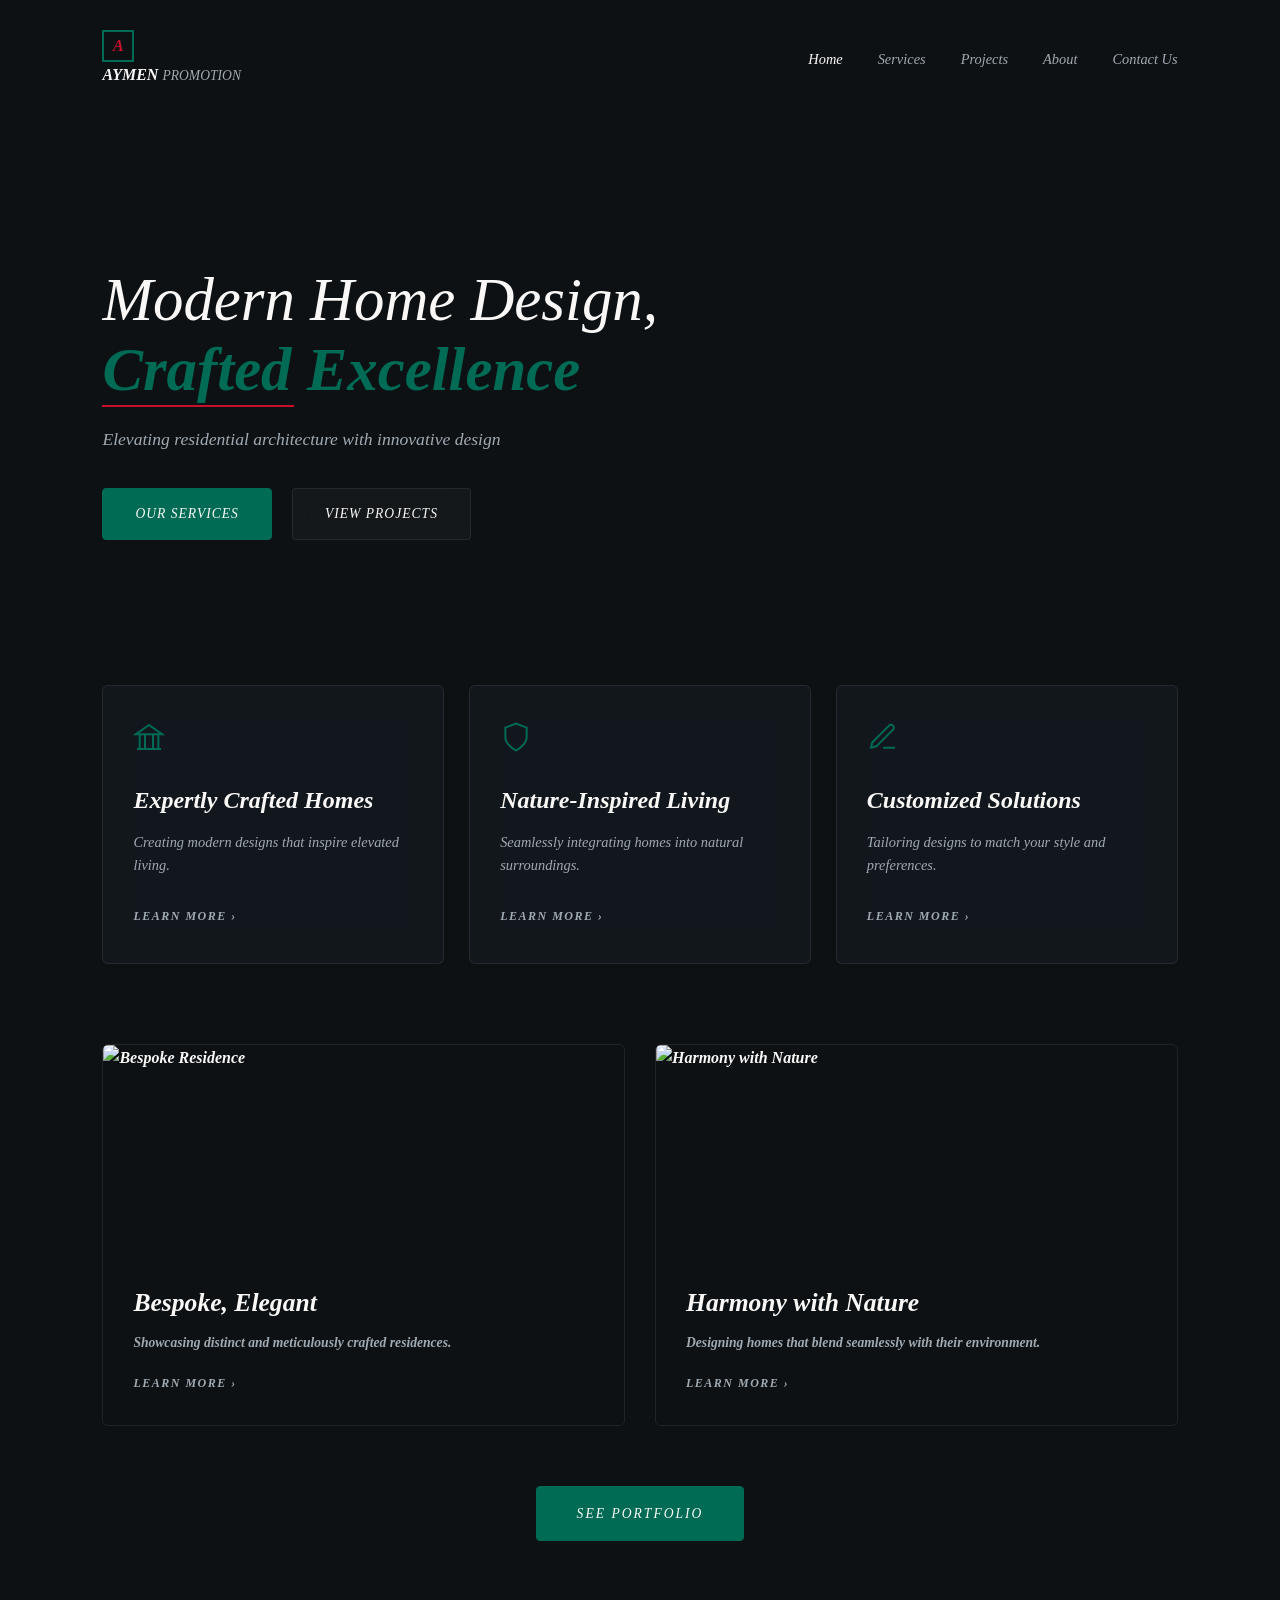
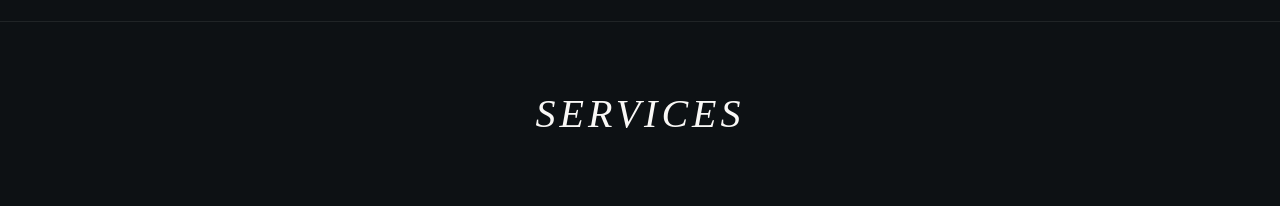
==== index.html @ a5f05eb6 "home page by amel" ====
<!DOCTYPE html>
<html lang="en">
<head>
  <meta charset="UTF-8">
  <meta name="viewport" content="width=device-width, initial-scale=1.0">
  <title>Aymen Promotion — Modern Luxury Architecture</title>
  <link rel="stylesheet" href="style.css">
  
  <!-- Fallback Luxury Font (Cinzel) & Body Font (Plus Jakarta Sans) -->
  <link rel="preconnect" href="https://fonts.googleapis.com">
  <link rel="preconnect" href="https://fonts.gstatic.com" crossorigin>
  <link href="https://fonts.googleapis.com/css2?family=Cinzel:wght@400;600;700&family=Plus+Jakarta+Sans:wght@300;400;500;600&display=swap" rel="stylesheet">
</head>
<body>

  <!-- NAVIGATION BAR -->
  <header class="navbar">
    <div class="logo">
      <span class="logo-symbol">A</span>
      <span class="logo-text">AYMEN <span>PROMOTION</span></span>
    </div>
    <nav>
      <ul class="nav-links">
        <li><a href="#" class="active">Home</a></li>
        <li><a href="#">Services</a></li>
        <li><a href="#">Projects</a></li>
        <li><a href="#">About</a></li>
        <li><a href="#">Contact Us</a></li>
      </ul>
    </nav>
  </header>

  <!-- HERO SECTION -->
  <section class="hero">
    <div class="hero-overlay"></div>
    <div class="hero-content">
      <h1 class="hero-title">
        Modern Home Design,<br>
        <span class="accent-text">Crafted Excellence</span>
      </h1>
      <p class="hero-subtitle">Elevating residential architecture with innovative design</p>
      <div class="hero-buttons">
        <a href="#" class="btn btn-primary">Our Services</a>
        <a href="#" class="btn btn-secondary">View Projects</a>
      </div>
    </div>
  </section>

  <!-- FEATURES SECTION (3 Glass Cards) -->
  <section class="features-container">
    
    <div class="glass-card">
      <div class="card-icon">
        <svg width="32" height="32" viewBox="0 0 24 24" fill="none" stroke="currentColor" stroke-width="1.5"><path d="M3 21h18M3 10h18M5 10v11M19 10v11M9 10v11M15 10v11M12 3L2 10h20L12 3z"/></svg>
      </div>
      <h3>Expertly Crafted Homes</h3>
      <p>Creating modern designs that inspire elevated living.</p>
      <a href="#" class="card-link">LEARN MORE &rsaquo;</a>
    </div>

    <div class="glass-card">
      <div class="card-icon">
        <svg width="32" height="32" viewBox="0 0 24 24" fill="none" stroke="currentColor" stroke-width="1.5"><path d="M12 22s8-4 8-10V5l-8-3-8 3v7c0 6 8 10 8 10z"/></svg>
      </div>
      <h3>Nature-Inspired Living</h3>
      <p>Seamlessly integrating homes into natural surroundings.</p>
      <a href="#" class="card-link">LEARN MORE &rsaquo;</a>
    </div>

    <div class="glass-card">
      <div class="card-icon">
        <svg width="32" height="32" viewBox="0 0 24 24" fill="none" stroke="currentColor" stroke-width="1.5"><path d="M12 20h9M16.5 3.5a2.121 2.121 0 0 1 3 3L7 19l-4 1 1-4L16.5 3.5z"/></svg>
      </div>
      <h3>Customized Solutions</h3>
      <p>Tailoring designs to match your style and preferences.</p>
      <a href="#" class="card-link">LEARN MORE &rsaquo;</a>
    </div>

  </section>

  <!-- SHOWCASE PROJECTS SECTION -->
  <section class="projects-container">
    
    <div class="project-card">
      <img src="https://images.unsplash.com/photo-1600596542815-ffad4c1539a9?auto=format&fit=crop&w=1200&q=80" alt="Bespoke Residence">
      <div class="project-details">
        <h3>Bespoke, Elegant</h3>
        <p>Showcasing distinct and meticulously crafted residences.</p>
        <a href="#" class="card-link">LEARN MORE &rsaquo;</a>
      </div>
    </div>

    <div class="project-card">
      <img src="https://images.unsplash.com/photo-1600585154340-be6161a56a0c?auto=format&fit=crop&w=1200&q=80" alt="Harmony with Nature">
      <div class="project-details">
        <h3>Harmony with Nature</h3>
        <p>Designing homes that blend seamlessly with their environment.</p>
        <a href="#" class="card-link">LEARN MORE &rsaquo;</a>
      </div>
    </div>

  </section>

  <!-- CENTERED CTA BUTTON -->
  <div class="portfolio-cta">
    <a href="#" class="btn btn-gold-alternative">SEE PORTFOLIO</a>
  </div>

  <!-- SERVICES SECTION HEADER -->
  <section class="services-header">
    <h2>SERVICES</h2>
  </section>

</body>
</html>
---- style.css ----
/* ==========================================================================
   COLOR PALETTE & VARIABLES (Custom Non-Gold Luxury Scheme)
   ========================================================================== */
   :root {
    --bg-obsidian: #0d1114;
    --bg-card: rgba(22, 28, 34, 0.65);
    --border-glass: rgba(255, 255, 255, 0.08);
    
    --text-white: #f9f8f6;
    --text-muted: #a0aab2;
    
    --teal-emerald: #006b54;
    --teal-glow: rgba(0, 107, 84, 0.4);
    --crimson-red: #c8102e;
    
    font-family:'Cormorant Garamond',serif;
    font-style:italic;font-weight:600;
  }
  
  /* ==========================================================================
     BASE & RESET STYLES
     ========================================================================== */
  * {
    margin: 0;
    padding: 0;
    box-sizing: border-box;
  }
  
  body {
    background-color: var(--bg-obsidian);
    color: var(--text-white);
    font-family: var(--font-body);
    line-height: 1.6;
    overflow-x: hidden;
  }
  
  a {
    text-decoration: none;
    color: inherit;
    transition: all 0.3s ease;
  }
  
  /* ==========================================================================
     NAVIGATION BAR
     ========================================================================== */
  .navbar {
    display: flex;
    justify-content: space-between;
    align-items: center;
    padding: 30px 8%;
    position: absolute;
    top: 0;
    left: 0;
    width: 100%;
    z-index: 100;
  }
  
  .logo img{
    display: flex;
    align-items: center;
    gap: 12px;
    width: 200px;
  }
  
  .logo-symbol {
    width: 32px;
    height: 32px;
    border: 2px solid var(--teal-emerald);
    display: flex;
    align-items: center;
    justify-content: center;
    color: var(--crimson-red);
    font-weight: 700;
  }
  
  .logo-text span {
    color: var(--text-muted);
    font-weight: 300;
    font-size: 0.85rem;
  }
  
  .nav-links {
    display: flex;
    list-style: none;
    gap: 35px;
  }
  
  .nav-links a {
    font-size: 0.9rem;
    color: var(--text-muted);
    font-weight: 400;
  }
  
  .nav-links a:hover,
  .nav-links a.active {
    color: var(--text-white);
  }
  
  /* ==========================================================================
     HERO SECTION
     ========================================================================== */
  .hero {
    position: relative;
    height: 85vh;
    min-height: 600px;
    background: url('https://images.unsplash.com/photo-1600585154340-be6161a56a0c?auto=format&fit=crop&w=2000&q=80') center/cover no-repeat;
    display: flex;
    align-items: center;
    padding: 0 8%;
  }
  
  .hero-overlay {
    position: absolute;
    top: 0;
    left: 0;
    width: 100%;
    height: 100%;
    background: linear-gradient(
      90deg, 
      rgba(13, 17, 20, 0.95) 0%, 
      rgba(13, 17, 20, 0.7) 45%, 
      rgba(13, 17, 20, 0.2) 100%
    );
  }
  
  .hero-content {
    position: relative;
    z-index: 2;
    max-width: 650px;
    margin-top: 40px;
  }
  
  .hero-title {
    font-family: var(--font-heading);
    font-size: 3.8rem;
    font-weight: 400;
    line-height: 1.15;
    margin-bottom: 20px;
  }
  
  .accent-text {
    color: var(--teal-emerald);
    font-weight: 600;
    position: relative;
  }
  
  /* Subtle Crimson line accent under heading */
  .accent-text::after {
    content: '';
    position: absolute;
    bottom: -4px;
    left: 0;
    width: 40%;
    height: 2px;
    background-color: var(--crimson-red);
  }
  
  .hero-subtitle {
    color: var(--text-muted);
    font-size: 1.1rem;
    font-weight: 300;
    margin-bottom: 35px;
  }
  
  /* Buttons */
  .hero-buttons {
    display: flex;
    gap: 20px;
  }
  
  .btn {
    padding: 14px 32px;
    font-size: 0.85rem;
    font-weight: 500;
    letter-spacing: 1px;
    text-transform: uppercase;
    border-radius: 4px;
    cursor: pointer;
    display: inline-block;
  }
  
  .btn-primary {
    background-color: var(--teal-emerald);
    color: var(--text-white);
    border: 1px solid var(--teal-emerald);
  }
  
  .btn-primary:hover {
    background-color: #005240;
    box-shadow: 0 0 15px var(--teal-glow);
  }
  
  .btn-secondary {
    background-color: rgba(255, 255, 255, 0.03);
    color: var(--text-white);
    border: 1px solid var(--border-glass);
    backdrop-filter: blur(10px);
  }
  
  .btn-secondary:hover {
    border-color: var(--text-white);
  }
  
  .btn-gold-alternative {
    background-color: var(--teal-emerald);
    color: var(--text-white);
    border: 1px solid var(--teal-emerald);
    padding: 16px 40px;
    letter-spacing: 2px;
  }
  
  .btn-gold-alternative:hover {
    border-color: var(--crimson-red);
    box-shadow: 0 0 20px rgba(200, 16, 46, 0.3);
  }
  
  /* ==========================================================================
     FEATURES SECTION (Glass Cards)
     ========================================================================== */
  .features-container {
    display: grid;
    grid-template-columns: repeat(3, 1fr);
    gap: 25px;
    padding: 0 8%;
    margin-top: -80px;
    position: relative;
    z-index: 10;
  }
  
  .glass-card {
    background: var(--bg-card);
    backdrop-filter: blur(16px);
    -webkit-backdrop-filter: blur(16px);
    border: 1px solid var(--border-glass);
    padding: 35px 30px;
    border-radius: 6px;
    transition: transform 0.3s ease, border-color 0.3s ease;
  }
  
  .glass-card:hover {
    transform: translateY(-5px);
    border-color: rgba(0, 107, 84, 0.5);
  }
  
  .card-icon {
    color: var(--teal-emerald);
    margin-bottom: 20px;
  }
  
  .glass-card h3 {
    font-family: var(--font-heading);
    font-size: 1.5rem;
    margin-bottom: 12px;
    font-weight: 600;
  }
  
  .glass-card p {
    color: var(--text-muted);
    font-size: 0.9rem;
    margin-bottom: 25px;
    font-weight: 300;
  }
  
  .card-link {
    font-size: 0.75rem;
    letter-spacing: 1.5px;
    color: var(--text-muted);
    font-weight: 600;
  }
  
  .card-link:hover {
    color: var(--crimson-red);
  }
  
  /* ==========================================================================
     PROJECTS SECTION
     ========================================================================== */
  .projects-container {
    display: grid;
    grid-template-columns: repeat(2, 1fr);
    gap: 30px;
    padding: 80px 8% 40px 8%;
  }
  
  .project-card {
    position: relative;
    border-radius: 6px;
    overflow: hidden;
    border: 1px solid var(--border-glass);
  }
  
  .project-card img {
    width: 100%;
    height: 380px;
    object-fit: cover;
    display: block;
    transition: transform 0.5s ease;
  }
  
  .project-card:hover img {
    transform: scale(1.03);
  }
  
  .project-details {
    position: absolute;
    bottom: 0;
    left: 0;
    width: 100%;
    padding: 30px;
    background: linear-gradient(0deg, rgba(13, 17, 20, 0.95) 0%, rgba(13, 17, 20, 0) 100%);
  }
  
  .project-details h3 {
    font-family: var(--font-heading);
    font-size: 1.6rem;
    margin-bottom: 8px;
  }
  
  .project-details p {
    color: var(--text-muted);
    font-size: 0.85rem;
    margin-bottom: 15px;
  }
  
  /* ==========================================================================
     PORTFOLIO CTA & FOOTER HEADER
     ========================================================================== */
  .portfolio-cta {
    text-align: center;
    padding: 20px 0 80px 0;
  }
  
  .services-header {
    text-align: center;
    padding: 60px 0;
    border-top: 1px solid var(--border-glass);
  }
  
  .services-header h2 {
    font-family: var(--font-heading);
    font-size: 2.5rem;
    letter-spacing: 4px;
    color: var(--text-white);
    font-weight: 400;
  }
  
  /* ==========================================================================
     RESPONSIVE DESIGN (Mobile / Tablet)
     ========================================================================== */
  @media (max-width: 992px) {
    .features-container,
    .projects-container {
      grid-template-columns: 1fr;
    }
    
    .hero-title {
      font-size: 2.8rem;
    }
    
    .features-container {
      margin-top: 40px;
    }
  }
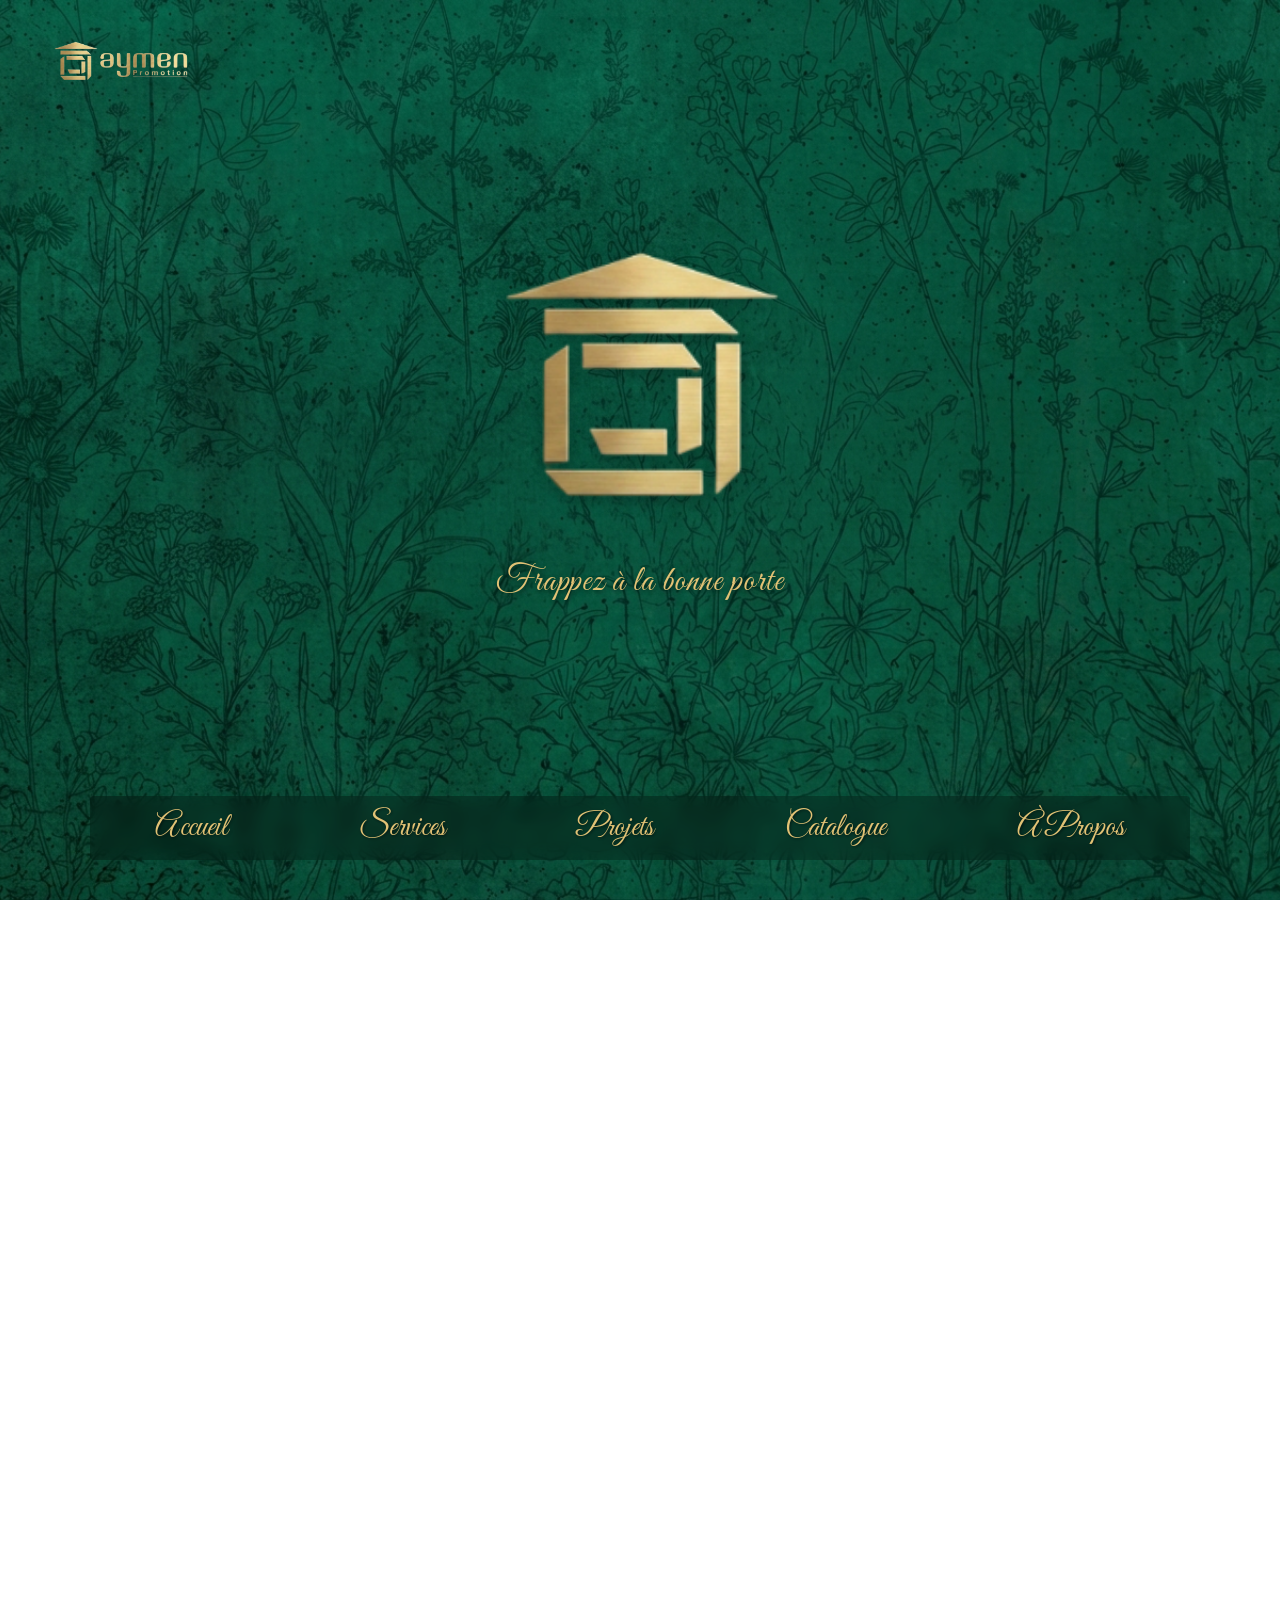
==== commit 17512c37: "totally diffrent style" ====
--- a/index.html
+++ b/index.html
@@ -1,115 +1,287 @@
 <!DOCTYPE html>
-<html lang="en">
+<html lang="fr">
 <head>
   <meta charset="UTF-8">
   <meta name="viewport" content="width=device-width, initial-scale=1.0">
-  <title>Aymen Promotion — Modern Luxury Architecture</title>
-  <link rel="stylesheet" href="style.css">
-  
-  <!-- Fallback Luxury Font (Cinzel) & Body Font (Plus Jakarta Sans) -->
+  <link rel="stylesheet" href="./style.css">
+  <title>Aymen Promotion - Hero Section</title>
+  <!-- Google Fonts: Great Vibes for script typography -->
   <link rel="preconnect" href="https://fonts.googleapis.com">
   <link rel="preconnect" href="https://fonts.gstatic.com" crossorigin>
-  <link href="https://fonts.googleapis.com/css2?family=Cinzel:wght@400;600;700&family=Plus+Jakarta+Sans:wght@300;400;500;600&display=swap" rel="stylesheet">
+  <link href="https://fonts.googleapis.com/css2?family=Great+Vibes&display=swap" rel="stylesheet">
+
+  
+  
 </head>
 <body>
 
-  <!-- NAVIGATION BAR -->
-  <header class="navbar">
-    <div class="logo">
-      <span class="logo-symbol">A</span>
-      <span class="logo-text">AYMEN <span>PROMOTION</span></span>
-    </div>
-    <nav>
+  <section class="hero-section">
+    <!-- Top-Left Header Logo -->
+    <div class="brand-header">
+      <!-- Replace with your actual Aymen Promotion full logo image -->
+      <img src="./assets/imgs/golden logo no back.png" alt="Aymen Promotion Logo" class="brand-logo-img">
+    </div>
+
+    <!-- Main Center Graphic & Slogan -->
+    <div class="hero-center-content">
+      <img src="./assets/imgs/golden logo house no back.png" alt="Golden Icon" class="center-logo-img">
+      <h1 class="slogan-text">Frappez à la bonne porte</h1>
+    </div>
+
+    <!-- Bottom Navigation Bar -->
+    <nav class="nav-container">
       <ul class="nav-links">
-        <li><a href="#" class="active">Home</a></li>
-        <li><a href="#">Services</a></li>
-        <li><a href="#">Projects</a></li>
-        <li><a href="#">About</a></li>
-        <li><a href="#">Contact Us</a></li>
+        <li><a href="#accueil">Accueil</a></li>
+        <li><a href="#services">Services</a></li>
+        <li><a href="#projets">Projets</a></li>
+        <li><a href="#catalogue">Catalogue</a></li>
+        <li><a href="#a-propos">À Propos</a></li>
       </ul>
     </nav>
-  </header>
-
-  <!-- HERO SECTION -->
-  <section class="hero">
-    <div class="hero-overlay"></div>
-    <div class="hero-content">
-      <h1 class="hero-title">
-        Modern Home Design,<br>
-        <span class="accent-text">Crafted Excellence</span>
-      </h1>
-      <p class="hero-subtitle">Elevating residential architecture with innovative design</p>
-      <div class="hero-buttons">
-        <a href="#" class="btn btn-primary">Our Services</a>
-        <a href="#" class="btn btn-secondary">View Projects</a>
-      </div>
-    </div>
   </section>
 
-  <!-- FEATURES SECTION (3 Glass Cards) -->
-  <section class="features-container">
-    
-    <div class="glass-card">
-      <div class="card-icon">
-        <svg width="32" height="32" viewBox="0 0 24 24" fill="none" stroke="currentColor" stroke-width="1.5"><path d="M3 21h18M3 10h18M5 10v11M19 10v11M9 10v11M15 10v11M12 3L2 10h20L12 3z"/></svg>
-      </div>
-      <h3>Expertly Crafted Homes</h3>
-      <p>Creating modern designs that inspire elevated living.</p>
-      <a href="#" class="card-link">LEARN MORE &rsaquo;</a>
-    </div>
-
-    <div class="glass-card">
-      <div class="card-icon">
-        <svg width="32" height="32" viewBox="0 0 24 24" fill="none" stroke="currentColor" stroke-width="1.5"><path d="M12 22s8-4 8-10V5l-8-3-8 3v7c0 6 8 10 8 10z"/></svg>
-      </div>
-      <h3>Nature-Inspired Living</h3>
-      <p>Seamlessly integrating homes into natural surroundings.</p>
-      <a href="#" class="card-link">LEARN MORE &rsaquo;</a>
-    </div>
-
-    <div class="glass-card">
-      <div class="card-icon">
-        <svg width="32" height="32" viewBox="0 0 24 24" fill="none" stroke="currentColor" stroke-width="1.5"><path d="M12 20h9M16.5 3.5a2.121 2.121 0 0 1 3 3L7 19l-4 1 1-4L16.5 3.5z"/></svg>
-      </div>
-      <h3>Customized Solutions</h3>
-      <p>Tailoring designs to match your style and preferences.</p>
-      <a href="#" class="card-link">LEARN MORE &rsaquo;</a>
-    </div>
-
+<!--SHOWCASE PROJECTS SECTION -->
+  
+  <section class="gallery-section">
+    <h2 class="main-title">Luxueux et Moderne</h2>
+  
+    <!-- Filter / Category Tabs -->
+    <div class="category-tabs">
+      <button class="tab-btn active" data-target="cuisine">KITCHEN</button>
+      <button class="tab-btn" data-target="sejour">LIVING ROOM</button>
+      <button class="tab-btn" data-target="suite">SUITE</button>
+      <button class="tab-btn" data-target="pool">SWIMMING POOL</button>
+      <button class="tab-btn" data-target="bathroom">BATHROOM</button>
+    </div>
+  
+    <!-- Carousels Wrapper -->
+    <div class="carousels-container">
+      
+      <!-- CUISINE SECTION -->
+      <div class="carousel-content active" id="cuisine">
+        <button class="prev-btn" aria-label="Previous">&lsaquo;</button>
+        <div class="carousel-track">
+          <div class="carousel-card">
+            <video autoplay loop muted playsinline poster="cuisine1-poster.jpg">
+              <source src="./assets/vids/kitchen1.mp4" type="video/mp4">
+            </video>
+          </div>
+          <div class="carousel-card">
+            <video autoplay loop muted playsinline poster="cuisine2-poster.jpg">
+              <source src="./assets/vids/kitchen2.mp4" type="video/mp4">
+            </video>
+          </div>
+          <div class="carousel-card">
+            <video autoplay loop muted playsinline poster="cuisine3-poster.jpg">
+              <source src="./assets/vids/kitchen3.mp4" type="video/mp4">
+            </video>
+          </div>
+          <div class="carousel-card">
+            <video autoplay loop muted playsinline poster="cuisine4-poster.jpg">
+              <source src="./assets/vids/kitchen4.mp4" type="video/mp4">
+            </video>
+          </div>
+        </div>
+        <button class="next-btn" aria-label="Next">&rsaquo;</button>
+      </div>
+  
+      <!-- SÉJOUR SECTION -->
+      <div class="carousel-content" id="sejour">
+        <button class="prev-btn" aria-label="Previous">&lsaquo;</button>
+        <div class="carousel-track">
+          <div class="carousel-card">
+            <video autoplay loop muted playsinline poster="sejour1-poster.jpg">
+              <source src="./assets/vids/living1.mp4" type="video/mp4">
+            </video>
+          </div>
+          <div class="carousel-card">
+            <video autoplay loop muted playsinline poster="sejour2-poster.jpg">
+              <source src="./assets/vids/living2.mp4" type="video/mp4">
+            </video>
+          </div>
+          <div class="carousel-card">
+            <video autoplay loop muted playsinline poster="sejour1-poster.jpg">
+              <source src="./assets/vids/living3.mp4" type="video/mp4">
+            </video>
+          </div>
+          <div class="carousel-card">
+            <video autoplay loop muted playsinline poster="sejour1-poster.jpg">
+              <source src="./assets/vids/living4.mp4" type="video/mp4">
+            </video>
+          </div>
+        </div>
+        <button class="next-btn" aria-label="Next">&rsaquo;</button>
+      </div>
+  
+      <!-- SUITE SECTION -->
+      <div class="carousel-content" id="suite">
+        <button class="prev-btn" aria-label="Previous">&lsaquo;</button>
+        <div class="carousel-track">
+          <div class="carousel-card">
+            <video autoplay loop muted playsinline poster="suite1-poster.jpg">
+              <source src="./assets/vids/suite1.mp4" type="video/mp4">
+            </video>
+          </div>
+          <div class="carousel-card">
+            <video autoplay loop muted playsinline poster="suite1-poster.jpg">
+              <source src="./assets/vids/suite2.mp4" type="video/mp4">
+            </video>
+          </div>
+          <div class="carousel-card">
+            <video autoplay loop muted playsinline poster="suite1-poster.jpg">
+              <source src="./assets/vids/suite3.mp4" type="video/mp4">
+            </video>
+          </div>
+          <div class="carousel-card">
+            <video autoplay loop muted playsinline poster="suite2-poster.jpg">
+              <source src="./assets/vids/suite4.mp4" type="video/mp4">
+            </video>
+          </div>
+        </div>
+        <button class="next-btn" aria-label="Next">&rsaquo;</button>
+      </div>
+    </div>
+
+    <!-- SWIMMING POOL SECTION -->
+    <div class="carousel-content" id="pool">
+      <button class="prev-btn" aria-label="Previous">&lsaquo;</button>
+      <div class="carousel-track">
+        <div class="carousel-card">
+          <video autoplay loop muted playsinline poster="suite1-poster.jpg">
+            <source src="./assets/vids/pool1.mp4" type="video/mp4">
+          </video>
+        </div>
+        <div class="carousel-card">
+          <video autoplay loop muted playsinline poster="suite1-poster.jpg">
+            <source src="./assets/vids/pool2.mp4" type="video/mp4">
+          </video>
+        </div>
+        <div class="carousel-card">
+          <video autoplay loop muted playsinline poster="suite1-poster.jpg">
+            <source src="./assets/vids/pool3.mp4" type="video/mp4">
+          </video>
+        </div>
+        <div class="carousel-card">
+          <video autoplay loop muted playsinline poster="suite2-poster.jpg">
+            <source src="./assets/vids/pool4.mp4" type="video/mp4">
+          </video>
+        </div>
+      </div>
+      <button class="next-btn" aria-label="Next">&rsaquo;</button>
+    </div>
+
+  </div>
+
+  <!-- BATHROOM SECTION -->
+  <div class="carousel-content" id="bathroom">
+    <button class="prev-btn" aria-label="Previous">&lsaquo;</button>
+    <div class="carousel-track">
+      <div class="carousel-card">
+        <video autoplay loop muted playsinline poster="suite1-poster.jpg">
+          <source src="./assets/vids/bath1.mp4" type="video/mp4">
+        </video>
+      </div>
+      <div class="carousel-card">
+        <video autoplay loop muted playsinline poster="suite1-poster.jpg">
+          <source src="./assets/vids/bath2.mp4" type="video/mp4">
+        </video>
+      </div>
+      <div class="carousel-card">
+        <video autoplay loop muted playsinline poster="suite1-poster.jpg">
+          <source src="./assets/vids/bath3.mp4" type="video/mp4">
+        </video>
+      </div>
+      <div class="carousel-card">
+        <video autoplay loop muted playsinline poster="suite2-poster.jpg">
+          <source src="./assets/vids/bath4.mp4" type="video/mp4">
+        </video>
+      </div>
+    </div>
+    <button class="next-btn" aria-label="Next">&rsaquo;</button>
+  </div>
+
+</div>
   </section>
 
-  <!-- SHOWCASE PROJECTS SECTION -->
-  <section class="projects-container">
-    
-    <div class="project-card">
-      <img src="https://images.unsplash.com/photo-1600596542815-ffad4c1539a9?auto=format&fit=crop&w=1200&q=80" alt="Bespoke Residence">
-      <div class="project-details">
-        <h3>Bespoke, Elegant</h3>
-        <p>Showcasing distinct and meticulously crafted residences.</p>
-        <a href="#" class="card-link">LEARN MORE &rsaquo;</a>
-      </div>
-    </div>
-
-    <div class="project-card">
-      <img src="https://images.unsplash.com/photo-1600585154340-be6161a56a0c?auto=format&fit=crop&w=1200&q=80" alt="Harmony with Nature">
-      <div class="project-details">
-        <h3>Harmony with Nature</h3>
-        <p>Designing homes that blend seamlessly with their environment.</p>
-        <a href="#" class="card-link">LEARN MORE &rsaquo;</a>
-      </div>
-    </div>
-
-  </section>
-
-  <!-- CENTERED CTA BUTTON -->
-  <div class="portfolio-cta">
-    <a href="#" class="btn btn-gold-alternative">SEE PORTFOLIO</a>
-  </div>
-
-  <!-- SERVICES SECTION HEADER -->
-  <section class="services-header">
-    <h2>SERVICES</h2>
-  </section>
-
+
+  <script>
+    document.addEventListener('DOMContentLoaded', () => {
+  const tabs = document.querySelectorAll('.tab-btn');
+  const carousels = document.querySelectorAll('.carousel-content');
+  let autoScrollTimer = null;
+
+  // 1. Tab Switching Functionality
+  tabs.forEach(tab => {
+    tab.addEventListener('click', () => {
+      const targetId = tab.getAttribute('data-target');
+
+      tabs.forEach(t => t.classList.remove('active'));
+      carousels.forEach(c => c.classList.remove('active'));
+
+      tab.classList.add('active');
+      const activeCarousel = document.getElementById(targetId);
+      if (activeCarousel) {
+        activeCarousel.classList.add('active');
+        restartAutoScroll();
+      }
+    });
+  });
+
+  // 2. Auto-Scroll logic for the currently active carousel
+  function startAutoScroll() {
+    stopAutoScroll();
+    autoScrollTimer = setInterval(() => {
+      const activeTrack = document.querySelector('.carousel-content.active .carousel-track');
+      if (!activeTrack) return;
+
+      const cardWidth = activeTrack.querySelector('.carousel-card').offsetWidth + 20;
+      
+      // If reached the end of scrollable area, loop back to start
+      if (activeTrack.scrollLeft + activeTrack.clientWidth >= activeTrack.scrollWidth - 10) {
+        activeTrack.scrollTo({ left: 0, behavior: 'smooth' });
+      } else {
+        activeTrack.scrollBy({ left: cardWidth, behavior: 'smooth' });
+      }
+    }, 4000); // Scrolls every 4 seconds
+  }
+
+  function stopAutoScroll() {
+    if (autoScrollTimer) clearInterval(autoScrollTimer);
+  }
+
+  function restartAutoScroll() {
+    stopAutoScroll();
+    startAutoScroll();
+  }
+
+  // 3. Left/Right Button Controls
+  document.querySelectorAll('.carousel-content').forEach(container => {
+    const track = container.querySelector('.carousel-track');
+    const prev = container.querySelector('.prev-btn');
+    const next = container.querySelector('.next-btn');
+
+    prev?.addEventListener('click', () => {
+      const cardWidth = track.querySelector('.carousel-card').offsetWidth + 20;
+      track.scrollBy({ left: -cardWidth, behavior: 'smooth' });
+      restartAutoScroll();
+    });
+
+    next?.addEventListener('click', () => {
+      const cardWidth = track.querySelector('.carousel-card').offsetWidth + 20;
+      track.scrollBy({ left: cardWidth, behavior: 'smooth' });
+      restartAutoScroll();
+    });
+
+    // Pause auto-play when user interacts directly with mouse hover
+    track.addEventListener('mouseenter', stopAutoScroll);
+    track.addEventListener('mouseleave', startAutoScroll);
+  });
+
+  // Start auto-scroll on page load
+  startAutoScroll();
+});
+  </script>
+
+ 
 </body>
 </html>
--- a/style.css
+++ b/style.css
@@ -1,7 +1,29 @@
 /* ==========================================================================
-   COLOR PALETTE & VARIABLES (Custom Non-Gold Luxury Scheme)
+   BICQNÉ FONT DECLARATION (Local Font Import)
    ========================================================================== */
-   :root {
+   @font-face {
+    font-family: 'Bicqne';
+    src: url('fonts/Bicqne-Regular.woff2') format('woff2'),
+         url('fonts/Bicqne-Regular.woff') format('woff'),
+         url('fonts/Bicqne-Regular.ttf') format('truetype');
+    font-weight: 400;
+    font-style: normal;
+    font-display: swap;
+  }
+  
+  @font-face {
+    font-family: 'Bicqne';
+    src: url('fonts/Bicqne-Bold.woff2') format('woff2'),
+         url('fonts/Bicqne-Bold.ttf') format('truetype');
+    font-weight: 700;
+    font-style: normal;
+    font-display: swap;
+  }
+  
+  /* ==========================================================================
+     COLOR PALETTE & VARIABLES
+     ========================================================================== */
+  :root {
     --bg-obsidian: #0d1114;
     --bg-card: rgba(22, 28, 34, 0.65);
     --border-glass: rgba(255, 255, 255, 0.08);
@@ -13,207 +35,146 @@
     --teal-glow: rgba(0, 107, 84, 0.4);
     --crimson-red: #c8102e;
     
-    font-family:'Cormorant Garamond',serif;
-    font-style:italic;font-weight:600;
+    /* Typography Variables */
+    --font-bicqne: 'Bicqne', 'Cinzel', Didot, serif;
+    --font-body: 'Plus Jakarta Sans', sans-serif;
   }
   
   /* ==========================================================================
      BASE & RESET STYLES
      ========================================================================== */
+
   * {
+    box-sizing: border-box;
     margin: 0;
     padding: 0;
-    box-sizing: border-box;
-  }
-  
+  }
+
+  body, html {
+    width: 100%;
+    height: 100%;
+    font-family: 'Great Vibes', cursive;
+    overflow-x: hidden;
+  }
+
   body {
-    background-color: var(--bg-obsidian);
-    color: var(--text-white);
-    font-family: var(--font-body);
-    line-height: 1.6;
-    overflow-x: hidden;
-  }
-  
-  a {
+    margin: 0;
+    min-height: 100vh;
+    background: linear-gradient(180deg, #002a1f 0%, #002217 100%);
+    background-repeat: no-repeat;
+    background-attachment: fixed;
+  }
+  
+  /* Hero Section Container */
+  .hero-section {
+    position: relative;
+    width: 100vw;
+    height: 100vh;
+    background-image: url('./assets/imgs/flower\ hero.jpe');
+    background-size: cover;
+    background-position: center;
+    background-repeat: no-repeat;
+    display: flex;
+    flex-direction: column;
+    justify-content: space-between;
+    align-items: center;
+    padding: 30px 40px;
+  }
+
+  /* Top Left Brand Logo */
+  .brand-header {
+    width: 100%;
+    display: flex;
+    justify-content: flex-start;
+    align-items: center;
+  }
+
+  .brand-logo-img {
+    height: 70px;
+    width: auto;
+    object-fit: contain;
+  }
+
+  /* Center Content (Main Emblem + Slogan) */
+  .hero-center-content {
+    display: flex;
+    flex-direction: column;
+    align-items: center;
+    justify-content: center;
+    text-align: center;
+    margin-top: -20px;
+  }
+
+  .center-logo-img {
+    width: 300px;
+    height: auto;
+    object-fit: contain;
+    margin-bottom: 10px;
+    filter: drop-shadow(0px 4px 8px rgba(0, 0, 0, 0.3));
+  }
+
+  .slogan-text {
+    font-size: 2.2rem;
+    color: #E2C275; /* Gold tone matching the logo */
+    font-weight: 400;
+    letter-spacing: 1px;
+    text-shadow: 1px 2px 4px rgba(0, 0, 0, 0.5);
+    margin-bottom: 40px;
+  }
+
+  /* Bottom Navigation Bar with Glassmorphic Overlay */
+  .nav-container {
+    width: 100%;
+    max-width: 1100px;
+    background: rgba(0, 0, 0, 0.25);
+    backdrop-filter: blur(8px);
+    -webkit-backdrop-filter: blur(8px);
+    border-radius: 4px;
+    padding: 12px 0;
+    margin-bottom: 10px;
+  }
+
+  .nav-links {
+    display: flex;
+    justify-content: space-around;
+    align-items: center;
+    list-style: none;
+  }
+
+  .nav-links a {
     text-decoration: none;
-    color: inherit;
-    transition: all 0.3s ease;
-  }
-  
-  /* ==========================================================================
-     NAVIGATION BAR
-     ========================================================================== */
-  .navbar {
-    display: flex;
-    justify-content: space-between;
-    align-items: center;
-    padding: 30px 8%;
-    position: absolute;
-    top: 0;
-    left: 0;
-    width: 100%;
-    z-index: 100;
-  }
-  
-  .logo img{
-    display: flex;
-    align-items: center;
-    gap: 12px;
-    width: 200px;
-  }
-  
-  .logo-symbol {
-    width: 32px;
-    height: 32px;
-    border: 2px solid var(--teal-emerald);
-    display: flex;
-    align-items: center;
-    justify-content: center;
-    color: var(--crimson-red);
-    font-weight: 700;
-  }
-  
-  .logo-text span {
-    color: var(--text-muted);
-    font-weight: 300;
-    font-size: 0.85rem;
-  }
-  
-  .nav-links {
-    display: flex;
-    list-style: none;
-    gap: 35px;
-  }
-  
-  .nav-links a {
-    font-size: 0.9rem;
-    color: var(--text-muted);
-    font-weight: 400;
-  }
-  
-  .nav-links a:hover,
-  .nav-links a.active {
-    color: var(--text-white);
-  }
-  
-  /* ==========================================================================
-     HERO SECTION
-     ========================================================================== */
-  .hero {
-    position: relative;
-    height: 85vh;
-    min-height: 600px;
-    background: url('https://images.unsplash.com/photo-1600585154340-be6161a56a0c?auto=format&fit=crop&w=2000&q=80') center/cover no-repeat;
-    display: flex;
-    align-items: center;
-    padding: 0 8%;
-  }
-  
-  .hero-overlay {
-    position: absolute;
-    top: 0;
-    left: 0;
-    width: 100%;
-    height: 100%;
-    background: linear-gradient(
-      90deg, 
-      rgba(13, 17, 20, 0.95) 0%, 
-      rgba(13, 17, 20, 0.7) 45%, 
-      rgba(13, 17, 20, 0.2) 100%
-    );
-  }
-  
-  .hero-content {
-    position: relative;
-    z-index: 2;
-    max-width: 650px;
-    margin-top: 40px;
-  }
-  
-  .hero-title {
-    font-family: var(--font-heading);
-    font-size: 3.8rem;
-    font-weight: 400;
-    line-height: 1.15;
-    margin-bottom: 20px;
-  }
-  
-  .accent-text {
-    color: var(--teal-emerald);
-    font-weight: 600;
-    position: relative;
-  }
-  
-  /* Subtle Crimson line accent under heading */
-  .accent-text::after {
-    content: '';
-    position: absolute;
-    bottom: -4px;
-    left: 0;
-    width: 40%;
-    height: 2px;
-    background-color: var(--crimson-red);
-  }
-  
-  .hero-subtitle {
-    color: var(--text-muted);
-    font-size: 1.1rem;
-    font-weight: 300;
-    margin-bottom: 35px;
-  }
-  
-  /* Buttons */
-  .hero-buttons {
-    display: flex;
-    gap: 20px;
-  }
-  
-  .btn {
-    padding: 14px 32px;
-    font-size: 0.85rem;
-    font-weight: 500;
-    letter-spacing: 1px;
-    text-transform: uppercase;
-    border-radius: 4px;
-    cursor: pointer;
-    display: inline-block;
-  }
-  
-  .btn-primary {
-    background-color: var(--teal-emerald);
-    color: var(--text-white);
-    border: 1px solid var(--teal-emerald);
-  }
-  
-  .btn-primary:hover {
-    background-color: #005240;
-    box-shadow: 0 0 15px var(--teal-glow);
-  }
-  
-  .btn-secondary {
-    background-color: rgba(255, 255, 255, 0.03);
-    color: var(--text-white);
-    border: 1px solid var(--border-glass);
-    backdrop-filter: blur(10px);
-  }
-  
-  .btn-secondary:hover {
-    border-color: var(--text-white);
-  }
-  
-  .btn-gold-alternative {
-    background-color: var(--teal-emerald);
-    color: var(--text-white);
-    border: 1px solid var(--teal-emerald);
-    padding: 16px 40px;
-    letter-spacing: 2px;
-  }
-  
-  .btn-gold-alternative:hover {
-    border-color: var(--crimson-red);
-    box-shadow: 0 0 20px rgba(200, 16, 46, 0.3);
-  }
-  
+    color: #E2C275;
+    font-size: 2rem;
+    font-weight: 400;
+    transition: color 0.3s ease, transform 0.2s ease;
+    text-shadow: 1px 1px 3px rgba(0, 0, 0, 0.6);
+  }
+
+  .nav-links a:hover {
+    color: #FFF;
+    transform: translateY(-2px);
+  }
+
+  /* Responsive adjustments */
+  @media (max-width: 768px) {
+    .center-logo-img {
+      width: 150px;
+    }
+
+    .slogan-text {
+      font-size: 2.2rem;
+    }
+
+    .nav-links {
+      flex-wrap: wrap;
+      gap: 15px;
+    }
+
+    .nav-links a {
+      font-size: 1.5rem;
+    }
+  }
+
   /* ==========================================================================
      FEATURES SECTION (Glass Cards)
      ========================================================================== */
@@ -239,7 +200,7 @@
   
   .glass-card:hover {
     transform: translateY(-5px);
-    border-color: rgba(0, 107, 84, 0.5);
+    border-color: #E2C275;
   }
   
   .card-icon {
@@ -248,14 +209,15 @@
   }
   
   .glass-card h3 {
-    font-family: var(--font-heading);
-    font-size: 1.5rem;
+    font-family: var(--font-bicqne);
+    font-size: 1.45rem;
     margin-bottom: 12px;
-    font-weight: 600;
+    font-weight: 400;
+    letter-spacing: 0.5px;
   }
   
   .glass-card p {
-    color: var(--text-muted);
+    color: #E2C275;
     font-size: 0.9rem;
     margin-bottom: 25px;
     font-weight: 300;
@@ -273,91 +235,177 @@
   }
   
   /* ==========================================================================
-     PROJECTS SECTION
+     PROJECTS & CAROUSEL SECTION
      ========================================================================== */
-  .projects-container {
-    display: grid;
-    grid-template-columns: repeat(2, 1fr);
-    gap: 30px;
-    padding: 80px 8% 40px 8%;
-  }
-  
-  .project-card {
+  .gallery-section {
+    max-width: 1400px;
+    margin: 60px auto;
+    padding: 40px 20px;
+    text-align: center;
+  }
+  
+  .main-title {
+    font-size: 2.2rem;
+    letter-spacing: 3px;
+    margin-bottom: 30px;
+    font-weight: 400;
+    color: #E2C275;
+  }
+  
+  /* Category Filter Tabs */
+  .category-tabs {
+    display: flex;
+    justify-content: center;
+    gap: 15px;
+    margin-bottom: 40px;
+    flex-wrap: wrap;
+  }
+  
+  .tab-btn {
+    font-family: var(--font-bicqne);
+    background: transparent;
+    border: 1px solid var(--border-glass);
+    color: var(--text-muted);
+    padding: 10px 24px;
+    border-radius: 30px;
+    font-size: 0.85rem;
+    font-weight: 400;
+    letter-spacing: 1.5px;
+    text-transform: uppercase;
+    cursor: pointer;
+    transition: all 0.3s ease;
+  }
+  
+  .tab-btn:hover {
+    color: #E2C275;
+    border-color: var(--teal-emerald);
+  }
+  
+  .tab-btn.active {
+    background-color: #E2C275;
+    color: var(--text-white);
+    border-color: #E2C275;
+    box-shadow: 0 0 15px var(--teal-glow);
+  }
+  
+  /* Carousel Section Container */
+  .carousel-content {
+    display: none;
     position: relative;
-    border-radius: 6px;
+    align-items: center;
+    justify-content: center;
+    width: 100%;
+  }
+  
+  .carousel-content.active {
+    display: flex;
+  }
+  
+  /* Track & Cards */
+  .carousel-track {
+    display: flex;
+    gap: 20px;
+    overflow-x: auto;
+    scroll-behavior: smooth;
+    scrollbar-width: none; /* Hide scrollbar Firefox */
+    -ms-overflow-style: none; /* Hide scrollbar IE/Edge */
+    padding: 10px 0;
+    width: 100%;
+  }
+  
+  .carousel-track::-webkit-scrollbar {
+    display: none; /* Hide scrollbar Chrome/Safari */
+  }
+  
+  .carousel-card {
+    flex: 0 0 calc(33.333% - 14px);
+    height: 400px;
+    border-radius: 12px;
     overflow: hidden;
+    position: relative;
     border: 1px solid var(--border-glass);
-  }
-  
-  .project-card img {
-    width: 100%;
-    height: 380px;
+    transition: transform 0.3s ease;
+  }
+  
+  .carousel-card video {
+    width: 100%;
+    height: 100%;
     object-fit: cover;
     display: block;
-    transition: transform 0.5s ease;
-  }
-  
-  .project-card:hover img {
-    transform: scale(1.03);
-  }
-  
-  .project-details {
+  }
+  
+  /* Navigation Buttons */
+  .prev-btn, 
+  .next-btn {
     position: absolute;
-    bottom: 0;
-    left: 0;
-    width: 100%;
-    padding: 30px;
-    background: linear-gradient(0deg, rgba(13, 17, 20, 0.95) 0%, rgba(13, 17, 20, 0) 100%);
-  }
-  
-  .project-details h3 {
-    font-family: var(--font-heading);
-    font-size: 1.6rem;
-    margin-bottom: 8px;
-  }
-  
-  .project-details p {
-    color: var(--text-muted);
-    font-size: 0.85rem;
-    margin-bottom: 15px;
+    top: 50%;
+    transform: translateY(-50%);
+    width: 44px;
+    height: 44px;
+    border-radius: 50%;
+    background-color: var(--text-white);
+    color: var(--bg-obsidian);
+    border: none;
+    font-size: 1.8rem;
+    font-weight: bold;
+    line-height: 1;
+    cursor: pointer;
+    z-index: 10;
+    box-shadow: 0 4px 12px rgba(0, 0, 0, 0.5);
+    display: flex;
+    align-items: center;
+    justify-content: center;
+    transition: all 0.2s ease;
+  }
+  
+  .prev-btn:hover, 
+  .next-btn:hover {
+    background-color: var(--teal-emerald);
+    color: var(--text-white);
+    transform: translateY(-50%) scale(1.1);
+  }
+  
+  .prev-btn { 
+    left: calc(33.333% - 35px); 
+  }
+  
+  .next-btn { 
+    right: calc(33.333% - 35px); 
   }
   
   /* ==========================================================================
-     PORTFOLIO CTA & FOOTER HEADER
-     ========================================================================== */
-  .portfolio-cta {
-    text-align: center;
-    padding: 20px 0 80px 0;
-  }
-  
-  .services-header {
-    text-align: center;
-    padding: 60px 0;
-    border-top: 1px solid var(--border-glass);
-  }
-  
-  .services-header h2 {
-    font-family: var(--font-heading);
-    font-size: 2.5rem;
-    letter-spacing: 4px;
-    color: var(--text-white);
-    font-weight: 400;
-  }
-  
-  /* ==========================================================================
-     RESPONSIVE DESIGN (Mobile / Tablet)
+     RESPONSIVE DESIGN (Tablets & Mobile)
      ========================================================================== */
   @media (max-width: 992px) {
-    .features-container,
-    .projects-container {
+    .features-container {
       grid-template-columns: 1fr;
-    }
-    
+      margin-top: 40px;
+    }
+  
     .hero-title {
       font-size: 2.8rem;
     }
+  
+    .carousel-card {
+      flex: 0 0 75%;
+      height: 350px;
+    }
     
-    .features-container {
-      margin-top: 40px;
+    .prev-btn { left: 10px; }
+    .next-btn { right: 10px; }
+  }
+  
+  @media (max-width: 600px) {
+    .hero-title {
+      font-size: 2.2rem;
+    }
+  
+    .main-title {
+      font-size: 1.6rem;
+    }
+  
+    .carousel-card {
+      flex: 0 0 88%;
+      height: 280px;
     }
   }
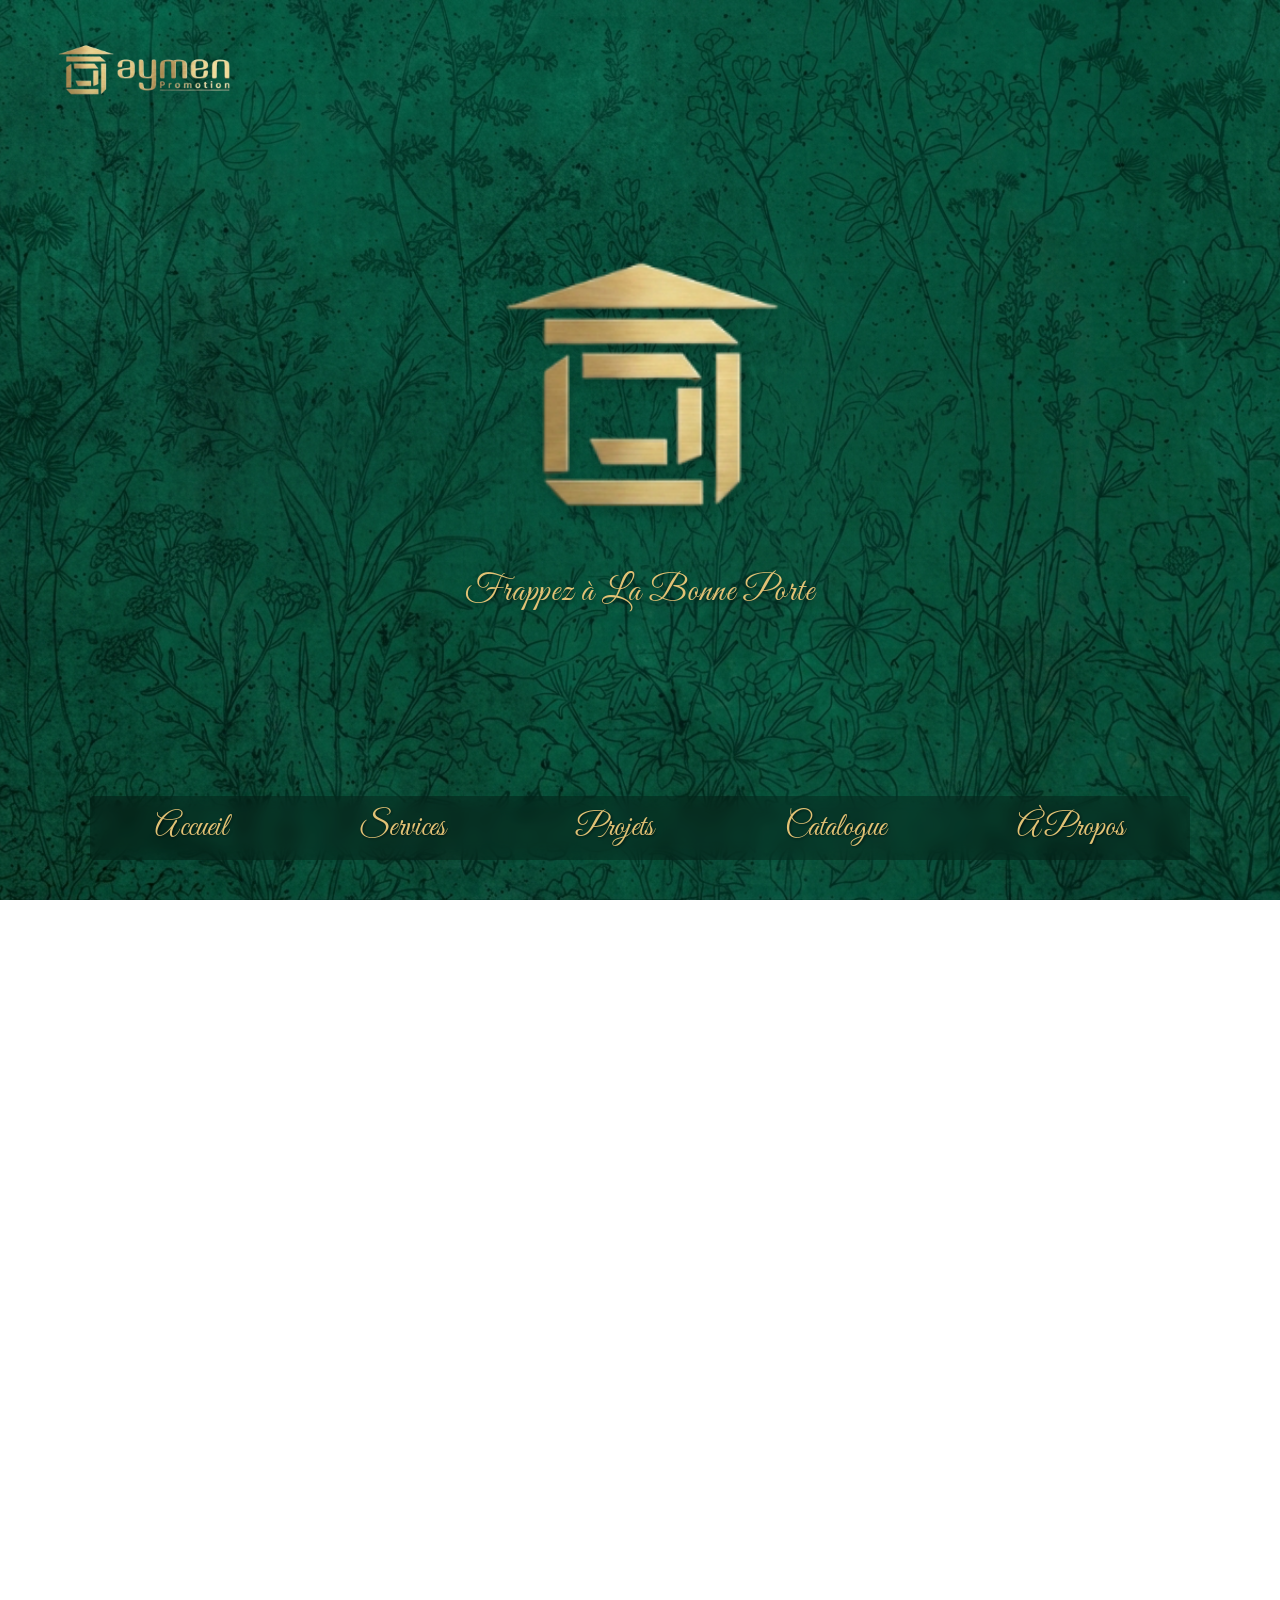
==== commit 299b1c16: "another changes by amel" ====
--- a/index.html
+++ b/index.html
@@ -25,7 +25,7 @@
     <!-- Main Center Graphic & Slogan -->
     <div class="hero-center-content">
       <img src="./assets/imgs/golden logo house no back.png" alt="Golden Icon" class="center-logo-img">
-      <h1 class="slogan-text">Frappez à la bonne porte</h1>
+      <h1 class="slogan-text">Frappez à La Bonne Porte</h1>
     </div>
 
     <!-- Bottom Navigation Bar -->
@@ -40,6 +40,38 @@
     </nav>
   </section>
 
+  <!-- FEATURES SECTION -->
+  <section class="features-container">
+    
+    <div class="glass-card">
+      <div class="card-icon">
+        <svg width="32" height="32" viewBox="0 0 24 24" fill="none" stroke="currentColor" stroke-width="1.5"><path d="M3 21h18M3 10h18M5 10v11M19 10v11M9 10v11M15 10v11M12 3L2 10h20L12 3z"/></svg>
+      </div>
+      <h3>Développement</h3>
+      <p>Transformez votre espace de vie avec notre service de décoration intérieure. </p>  
+      <a href="#" class="card-link">En savoir plus &rsaquo;</a>
+    </div>
+
+    <div class="glass-card">
+      <div class="card-icon">
+        <svg width="32" height="32" viewBox="0 0 24 24" fill="none" stroke="currentColor" stroke-width="1.5"><path d="M12 22s8-4 8-10V5l-8-3-8 3v7c0 6 8 10 8 10z"/></svg>
+      </div>
+      <h3>Vie inspirée par la nature</h3>
+      <p>Intégration transparente des maisons dans leur environnement naturel. </p>
+      <a href="#" class="card-link">En savoir plus &rsaquo;</a>
+    </div>
+
+    <div class="glass-card">
+      <div class="card-icon">
+        <svg width="32" height="32" viewBox="0 0 24 24" fill="none" stroke="currentColor" stroke-width="1.5"><path d="M12 20h9M16.5 3.5a2.121 2.121 0 0 1 3 3L7 19l-4 1 1-4L16.5 3.5z"/></svg>
+      </div>
+      <h3>Solutions personnalisées</h3>
+      <p>Personnalisation des conceptions en fonction de votre style et de vos préférences. </p>      
+      <a href="#" class="card-link">En savoir plus &rsaquo;</a>
+    </div>
+
+  </section>
+
 <!--SHOWCASE PROJECTS SECTION -->
   
   <section class="gallery-section">
@@ -47,11 +79,11 @@
   
     <!-- Filter / Category Tabs -->
     <div class="category-tabs">
-      <button class="tab-btn active" data-target="cuisine">KITCHEN</button>
-      <button class="tab-btn" data-target="sejour">LIVING ROOM</button>
+      <button class="tab-btn active" data-target="cuisine">cuisine</button>
+      <button class="tab-btn" data-target="sejour">SÉJOUR</button>
       <button class="tab-btn" data-target="suite">SUITE</button>
-      <button class="tab-btn" data-target="pool">SWIMMING POOL</button>
-      <button class="tab-btn" data-target="bathroom">BATHROOM</button>
+      <button class="tab-btn" data-target="pool">PISCINE</button>
+      <button class="tab-btn" data-target="bathroom">SALLE D'EAU</button>
     </div>
   
     <!-- Carousels Wrapper -->
--- a/style.css
+++ b/style.css
@@ -90,7 +90,7 @@
   }
 
   .brand-logo-img {
-    height: 70px;
+    height: 90px;
     width: auto;
     object-fit: contain;
   }
@@ -183,13 +183,13 @@
     grid-template-columns: repeat(3, 1fr);
     gap: 25px;
     padding: 0 8%;
-    margin-top: -80px;
+    margin-top: 60px;
     position: relative;
     z-index: 10;
   }
   
   .glass-card {
-    background: var(--bg-card);
+    background: #015d49a7;
     backdrop-filter: blur(16px);
     -webkit-backdrop-filter: blur(16px);
     border: 1px solid var(--border-glass);
@@ -200,7 +200,7 @@
   
   .glass-card:hover {
     transform: translateY(-5px);
-    border-color: #E2C275;
+    border-color: rgba(0, 107, 84, 0.4);
   }
   
   .card-icon {
@@ -209,7 +209,7 @@
   }
   
   .glass-card h3 {
-    font-family: var(--font-bicqne);
+    color:#E2C275;
     font-size: 1.45rem;
     margin-bottom: 12px;
     font-weight: 400;
@@ -217,7 +217,8 @@
   }
   
   .glass-card p {
-    color: #E2C275;
+    font-family: var(--font-bicqne);
+    color: ;
     font-size: 0.9rem;
     margin-bottom: 25px;
     font-weight: 300;
@@ -278,7 +279,7 @@
   
   .tab-btn:hover {
     color: #E2C275;
-    border-color: var(--teal-emerald);
+    border-color: rgba(0, 107, 84, 0.4);
   }
   
   .tab-btn.active {
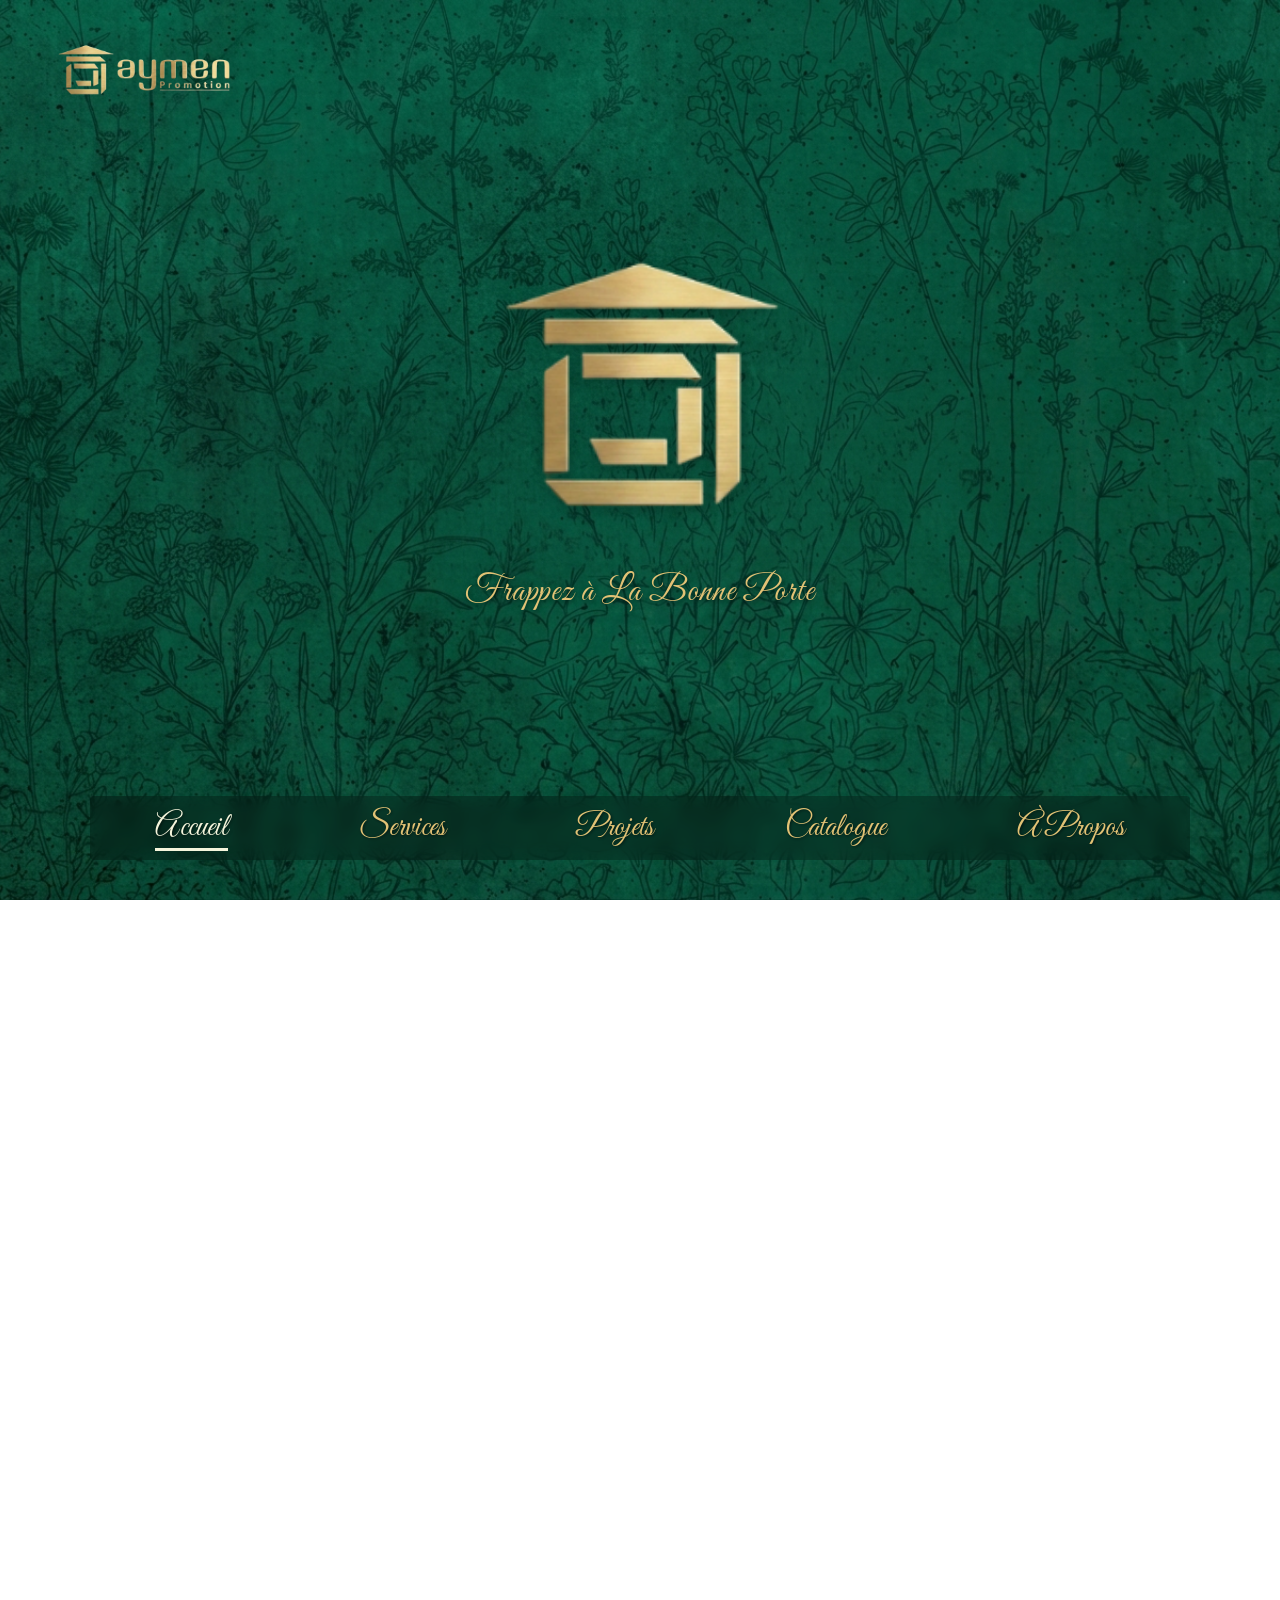
==== commit 53df8f18: "by amel" ====
--- a/index.html
+++ b/index.html
@@ -31,7 +31,7 @@
     <!-- Bottom Navigation Bar -->
     <nav class="nav-container">
       <ul class="nav-links">
-        <li><a href="#accueil">Accueil</a></li>
+        <li><a href="#accueil" class="active">Accueil</a></li>
         <li><a href="#services">Services</a></li>
         <li><a href="#projets">Projets</a></li>
         <li><a href="#catalogue">Catalogue</a></li>
--- a/style.css
+++ b/style.css
@@ -148,6 +148,7 @@
     font-weight: 400;
     transition: color 0.3s ease, transform 0.2s ease;
     text-shadow: 1px 1px 3px rgba(0, 0, 0, 0.6);
+
   }
 
   .nav-links a:hover {
@@ -155,6 +156,12 @@
     transform: translateY(-2px);
   }
 
+.nav-links a.active {
+  color: beige;
+  border-bottom: 3px solid beige;
+  font-weight: 400;
+    
+  }
   /* Responsive adjustments */
   @media (max-width: 768px) {
     .center-logo-img {
@@ -204,7 +211,7 @@
   }
   
   .card-icon {
-    color: var(--teal-emerald);
+    color: #E2C275;
     margin-bottom: 20px;
   }
   
@@ -227,7 +234,7 @@
   .card-link {
     font-size: 0.75rem;
     letter-spacing: 1.5px;
-    color: var(--text-muted);
+    color: #ab8c42;
     font-weight: 600;
   }
   
